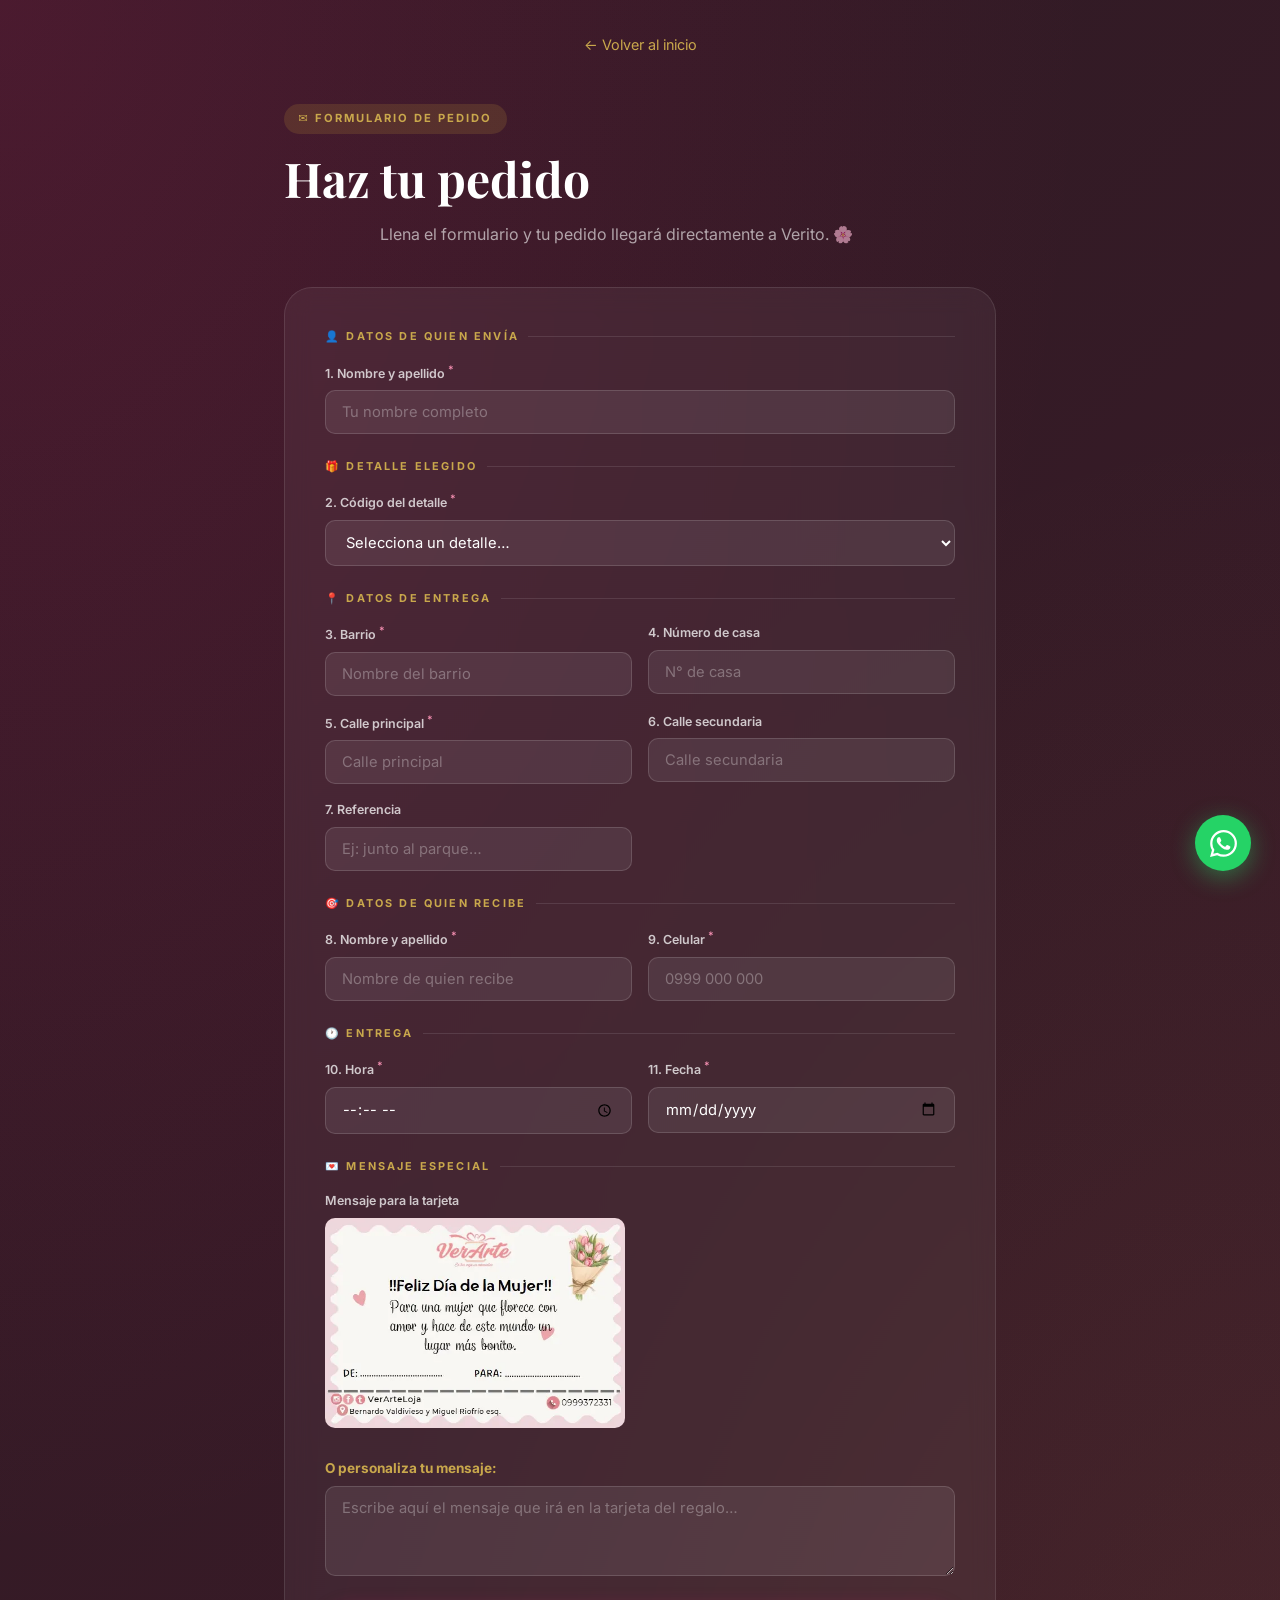
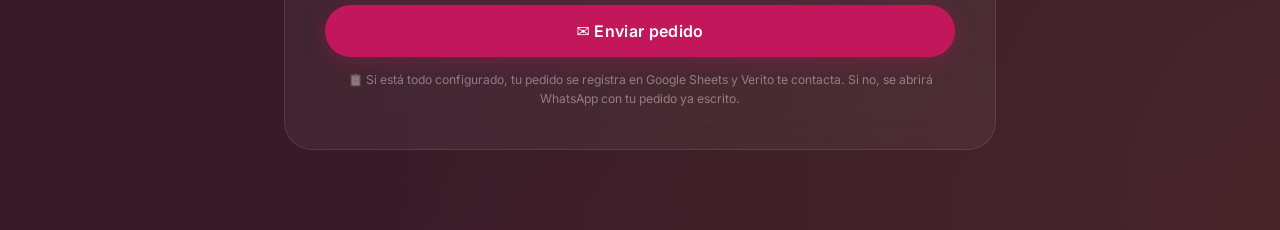
==== pedidos.html @ 4ead2669 "feat: add standalone pedidos page with form only" ====
<!DOCTYPE html>
<html lang="es">

<head>
    <meta charset="UTF-8">
    <meta name="viewport" content="width=device-width, initial-scale=1.0">
    <meta name="description" content="Realiza tu pedido de detalles personalizados en Loja, Ecuador.">
    <meta name="keywords" content="pedido, detalles personalizados Loja, regalos únicos Loja, VerArteLoja">

    <!-- Open Graph / Facebook / WhatsApp -->
    <meta property="og:type" content="website">
    <meta property="og:url" content="https://verarteloja.vercel.app/pedidos.html">
    <meta property="og:title" content="Realizar Pedido — VerArteLoja">
    <meta property="og:description" content="Formulario para realizar tu pedido de detalles personalizados.">
    <meta property="og:image" content="https://verarteloja.vercel.app/public/images/hero2.png">

    <!-- Favicon -->
    <link rel="icon" type="image/png" href="public/images/hero2.png">
    <link rel="apple-touch-icon" href="public/images/hero2.png">

    <title>Realizar Pedido — VerArteLoja</title>
    <link rel="preconnect" href="https://fonts.googleapis.com">
    <link rel="preconnect" href="https://fonts.gstatic.com" crossorigin>
    <link
        href="https://fonts.googleapis.com/css2?family=Playfair+Display:ital,wght@0,400;0,600;0,700;1,400&family=Inter:wght@300;400;500;600&display=swap"
        rel="stylesheet">
    <link rel="stylesheet" href="style.css">
</head>

<body style="background:var(--dark);">

    <!-- ═══ WHATSAPP FLOAT ══════════════════════════════════════ -->
    <a id="whatsapp-float" href="https://wa.me/593999372331" target="_blank" rel="noopener" aria-label="WhatsApp">
        <span class="wa-tooltip">¡Escríbenos!</span>
        <svg width="27" height="27" viewBox="0 0 24 24" fill="currentColor">
            <path
                d="M17.472 14.382c-.297-.149-1.758-.867-2.03-.967-.273-.099-.471-.148-.67.15-.197.297-.767.966-.94 1.164-.173.199-.347.223-.644.075-.297-.15-1.255-.463-2.39-1.475-.883-.788-1.48-1.761-1.653-2.059-.173-.297-.018-.458.13-.606.134-.133.298-.347.446-.52.149-.174.198-.298.298-.497.099-.198.05-.371-.025-.52-.075-.149-.669-1.612-.916-2.207-.242-.579-.487-.5-.669-.51-.173-.008-.371-.01-.57-.01-.198 0-.52.074-.792.372-.272.297-1.04 1.016-1.04 2.479 0 1.462 1.065 2.875 1.213 3.074.149.198 2.096 3.2 5.077 4.487.709.306 1.262.489 1.694.625.712.227 1.36.195 1.871.118.571-.085 1.758-.719 2.006-1.413.248-.694.248-1.289.173-1.413-.074-.124-.272-.198-.57-.347m-5.421 7.403h-.004a9.87 9.87 0 01-5.031-1.378l-.361-.214-3.741.982.998-3.648-.235-.374a9.86 9.86 0 01-1.51-5.26c.001-5.45 4.436-9.884 9.888-9.884 2.64 0 5.122 1.03 6.988 2.898a9.825 9.825 0 012.893 6.994c-.003 5.45-4.437 9.884-9.885 9.884m8.413-18.297A11.815 11.815 0 0012.05 0C5.495 0 .16 5.335.157 11.892c0 2.096.547 4.142 1.588 5.945L.057 24l6.305-1.654a11.882 11.882 0 005.683 1.448h.005c6.554 0 11.89-5.335 11.893-11.893a11.821 11.821 0 00-3.48-8.413z" />
        </svg>
    </a>

    <!-- ═══ ORDER FORM ═══════════════════════════════════════════ -->
    <section id="pedido" class="order-section" style="min-height: 100vh;">
        <div class="order-inner" style="padding-top: 2rem;">
            <div class="t-center" style="margin-bottom:2rem;text-align:center;">
                <a href="index.html"
                    style="color:var(--gold);text-decoration:none;font-size:0.9rem;display:inline-block;margin-bottom:1rem;">←
                    Volver al inicio</a>
            </div>
            <div class="section-tag" style="background:rgba(212,175,55,.15);color:var(--gold);">✉️ Formulario de Pedido
            </div>
            <h2 class="section-title">Haz tu pedido</h2>
            <p class="section-sub">Llena el formulario y tu pedido llegará directamente a Verito. 🌸</p>

            <div id="form-feedback" class="form-feedback"></div>

            <form id="order-form" class="form-card" novalidate>
                <div class="form-section-label">👤 Datos de quien envía</div>
                <div class="form-grid cols-1">
                    <div class="form-group">
                        <label class="form-label" for="f-remitente">1. Nombre y apellido <sup>*</sup></label>
                        <input id="f-remitente" class="form-control" type="text" placeholder="Tu nombre completo"
                            required>
                    </div>
                </div>

                <div class="form-section-label">🎁 Detalle elegido</div>
                <div class="form-grid cols-1">
                    <div class="form-group">
                        <label class="form-label" for="f-codigo">2. Código del detalle <sup>*</sup></label>
                        <select id="f-codigo" class="form-control" required></select>
                    </div>
                </div>

                <div class="form-section-label">📍 Datos de entrega</div>
                <div class="form-grid">
                    <div class="form-group">
                        <label class="form-label" for="f-barrio">3. Barrio <sup>*</sup></label>
                        <input id="f-barrio" class="form-control" type="text" placeholder="Nombre del barrio" required>
                    </div>
                    <div class="form-group">
                        <label class="form-label" for="f-numcasa">4. Número de casa</label>
                        <input id="f-numcasa" class="form-control" type="text" placeholder="N° de casa">
                    </div>
                    <div class="form-group">
                        <label class="form-label" for="f-calle1">5. Calle principal <sup>*</sup></label>
                        <input id="f-calle1" class="form-control" type="text" placeholder="Calle principal" required>
                    </div>
                    <div class="form-group">
                        <label class="form-label" for="f-calle2">6. Calle secundaria</label>
                        <input id="f-calle2" class="form-control" type="text" placeholder="Calle secundaria">
                    </div>
                </div>
                <div class="form-grid" style="margin-top:1rem;">
                    <div class="form-group">
                        <label class="form-label" for="f-referencia">7. Referencia</label>
                        <input id="f-referencia" class="form-control" type="text" placeholder="Ej: junto al parque…">
                    </div>
                </div>

                <div class="form-section-label">🎯 Datos de quien recibe</div>
                <div class="form-grid">
                    <div class="form-group">
                        <label class="form-label" for="f-destinatario">8. Nombre y apellido <sup>*</sup></label>
                        <input id="f-destinatario" class="form-control" type="text" placeholder="Nombre de quien recibe"
                            required>
                    </div>
                    <div class="form-group">
                        <label class="form-label" for="f-celular">9. Celular <sup>*</sup></label>
                        <input id="f-celular" class="form-control" type="tel" placeholder="0999 000 000" required>
                    </div>
                </div>

                <div class="form-section-label">🕐 Entrega</div>
                <div class="form-grid">
                    <div class="form-group">
                        <label class="form-label" for="f-hora">10. Hora <sup>*</sup></label>
                        <input id="f-hora" class="form-control" type="time" min="07:00" required>
                    </div>
                    <div class="form-group">
                        <label class="form-label" for="f-fecha">11. Fecha <sup>*</sup></label>
                        <input id="f-fecha" class="form-control" type="date" required>
                    </div>
                </div>

                <div class="form-section-label">💌 Mensaje especial</div>
                <div class="form-grid cols-1">
                    <div class="form-group">
                        <label class="form-label" for="f-mensaje">Mensaje para la tarjeta</label>
                        <img src="public/images/logo/tarjeta De y Para.webp" alt="Vista previa tarjeta"
                            style="width:100%;max-width:300px;border-radius:var(--r-sm);margin-bottom:1rem;display:block;">
                        <p class="form-label"
                            style="margin-top:.5rem;color:var(--gold);font-size:.85rem;font-weight:700;">O
                            personaliza tu mensaje:</p>
                        <textarea id="f-mensaje" class="form-control"
                            placeholder="Escribe aquí el mensaje que irá en la tarjeta del regalo…"></textarea>
                    </div>
                </div>

                <div class="form-submit-wrap" style="margin-top:1.8rem;">
                    <button id="submit-btn" type="submit" class="btn btn-primary btn-full btn-lg">✉️ Enviar
                        pedido</button>
                    <p class="form-note">📋 Si está todo configurado, tu pedido se registra en Google Sheets y Verito te
                        contacta.
                        Si no, se abrirá WhatsApp con tu pedido ya escrito.</p>
                </div>
            </form>
        </div>
    </section>

    <style>
        .order-section {
            background: linear-gradient(135deg, var(--dark) 0%, #3D1A28 100%);
            position: relative;
            overflow: hidden;
        }

        .order-section::before {
            content: '';
            position: absolute;
            inset: 0;
            pointer-events: none;
            background: radial-gradient(ellipse at 0% 0%, rgba(194, 24, 91, .2) 0%, transparent 60%), radial-gradient(ellipse at 100% 100%, rgba(201, 168, 76, .08) 0%, transparent 55%);
        }

        .order-inner {
            position: relative;
            z-index: 1;
            max-width: 760px;
            margin: 0 auto;
            padding: 5rem 1.5rem;
        }

        .order-inner .section-title {
            color: var(--white);
        }

        .order-inner .section-sub {
            color: rgba(255, 255, 255, .6);
        }

        .form-card {
            background: rgba(255, 255, 255, .05);
            border: 1px solid rgba(255, 255, 255, .1);
            backdrop-filter: blur(12px);
            border-radius: var(--r-lg);
            padding: 2.5rem;
        }

        .form-section-label {
            font-size: .68rem;
            font-weight: 700;
            letter-spacing: .2em;
            text-transform: uppercase;
            color: var(--gold);
            margin: 1.5rem 0 1rem;
            display: flex;
            align-items: center;
            gap: .6rem;
        }

        .form-section-label:first-child {
            margin-top: 0;
        }

        .form-section-label::after {
            content: '';
            flex: 1;
            height: 1px;
            background: rgba(255, 255, 255, .1);
        }

        .form-grid {
            display: grid;
            grid-template-columns: 1fr 1fr;
            gap: 1rem;
        }

        .form-grid.cols-1 {
            grid-template-columns: 1fr;
        }

        .form-group {
            display: flex;
            flex-direction: column;
            gap: .4rem;
        }

        .form-label {
            font-size: .78rem;
            font-weight: 600;
            color: rgba(255, 255, 255, .75);
        }

        .form-label sup {
            color: var(--rose-light);
        }

        .form-control {
            width: 100%;
            padding: .75rem 1rem;
            background: rgba(255, 255, 255, .08);
            border: 1px solid rgba(255, 255, 255, .14);
            border-radius: var(--r-sm);
            color: var(--white);
            font-size: .92rem;
            outline: none;
            transition: all .2s;
        }

        .form-control::placeholder {
            color: rgba(255, 255, 255, .3);
        }

        .form-control:focus {
            border-color: var(--rose-light);
            background: rgba(255, 255, 255, .12);
            box-shadow: 0 0 0 3px rgba(244, 143, 177, .15);
        }

        select.form-control option {
            background: var(--dark-mid);
            color: var(--white);
        }

        textarea.form-control {
            resize: vertical;
            min-height: 90px;
        }

        .form-submit-wrap {
            margin-top: 1.8rem;
        }

        .form-note {
            font-size: .76rem;
            color: rgba(255, 255, 255, .4);
            margin-top: .8rem;
            text-align: center;
        }

        .form-feedback {
            display: none;
            padding: 1rem 1.2rem;
            border-radius: var(--r-sm);
            font-size: .9rem;
            font-weight: 500;
            margin-bottom: 1.2rem;
        }

        .form-feedback.success {
            background: rgba(46, 125, 50, .2);
            border: 1px solid rgba(46, 125, 50, .4);
            color: #81C784;
            display: block;
        }

        .form-feedback.error-msg {
            background: rgba(198, 40, 40, .2);
            border: 1px solid rgba(198, 40, 40, .4);
            color: #EF9A9A;
            display: block;
        }

        @media(max-width:640px) {
            .form-grid {
                grid-template-columns: 1fr;
            }
        }
    </style>

    <script src="script.js"></script>
</body>

</html>
---- style.css ----
/* =========================================================
   VerArteLoja — stylesheet v2
   ========================================================= */

@import url('https://fonts.googleapis.com/css2?family=Playfair+Display:ital,wght@0,400;0,600;0,700;1,400&family=Inter:wght@300;400;500;600&display=swap');

/* ─── Design Tokens ─────────────────────────────────────── */
:root {
  --rose: #C2185B;
  --rose-dark: #880E4F;
  --rose-light: #F48FB1;
  --rose-pale: #FCE4EC;
  --gold: #C9A84C;
  --gold-light: #F5E6B0;
  --cream: #FFF8F5;
  --cream-dk: #FFF0EA;
  --dark: #2D1B24;
  --dark-mid: #3D2030;
  --text: #3D2B32;
  --text-muted: #8A6572;
  --white: #FFFFFF;

  --ff-head: 'Playfair Display', Georgia, serif;
  --ff-body: 'Inter', system-ui, sans-serif;

  --r-sm: 10px;
  --r-md: 18px;
  --r-lg: 28px;
  --r-xl: 40px;
  --r-full: 999px;

  --sh-sm: 0 2px 12px rgba(194, 24, 91, .08);
  --sh-md: 0 6px 30px rgba(194, 24, 91, .14);
  --sh-lg: 0 16px 60px rgba(44, 27, 36, .18);
  --sh-card: 0 4px 24px rgba(44, 27, 36, .10);

  --ease-b: cubic-bezier(.34, 1.56, .64, 1);
  --ease-s: cubic-bezier(.4, 0, .2, 1);
}

/* ─── Reset ─────────────────────────────────────────────── */
*,
*::before,
*::after {
  box-sizing: border-box;
  margin: 0;
  padding: 0;
}

html {
  scroll-behavior: smooth;
}

body {
  font-family: var(--ff-body);
  background: var(--cream);
  color: var(--text);
  line-height: 1.6;
  overflow-x: hidden;
}

img {
  max-width: 100%;
  display: block;
}

a {
  text-decoration: none;
  color: inherit;
}

button {
  cursor: pointer;
  border: none;
  font-family: inherit;
}

input,
select,
textarea {
  font-family: inherit;
}

h1,
h2,
h3,
h4 {
  font-family: var(--ff-head);
  line-height: 1.2;
}

/* ─── Utilities ─────────────────────────────────────────── */
.section-wrap {
  padding: 5rem 1.5rem;
  max-width: 1200px;
  margin: 0 auto;
}

.t-center {
  text-align: center;
}

.section-tag {
  display: inline-block;
  font-size: .7rem;
  font-weight: 700;
  letter-spacing: .18em;
  text-transform: uppercase;
  color: var(--rose);
  background: var(--rose-pale);
  padding: .35rem .9rem;
  border-radius: var(--r-full);
  margin-bottom: 1rem;
}

.section-title {
  font-size: clamp(2rem, 4vw, 3rem);
  color: var(--dark);
  margin-bottom: .3em;
}

.section-sub {
  font-size: 1rem;
  color: var(--text-muted);
  max-width: 520px;
  margin: 0 auto 2.5rem;
}

/* ─── Buttons ───────────────────────────────────────────── */
.btn {
  display: inline-flex;
  align-items: center;
  gap: .5rem;
  padding: .85rem 1.8rem;
  border-radius: var(--r-full);
  font-weight: 600;
  font-size: .9rem;
  letter-spacing: .02em;
  transition: all .25s var(--ease-b);
  white-space: nowrap;
  border: none;
  cursor: pointer;
}

.btn-primary {
  background: var(--rose);
  color: var(--white);
  box-shadow: 0 4px 20px rgba(194, 24, 91, .35);
}

.btn-primary:hover {
  background: var(--rose-dark);
  transform: translateY(-3px);
  box-shadow: 0 8px 30px rgba(194, 24, 91, .45);
}

.btn-outline-dark {
  background: transparent;
  color: var(--dark);
  border: 1.5px solid rgba(45, 27, 36, .25);
}

.btn-outline-dark:hover {
  border-color: var(--rose);
  color: var(--rose);
  transform: translateY(-2px);
}

.btn-outline {
  background: transparent;
  color: var(--white);
  border: 1.5px solid rgba(255, 255, 255, .4);
}

.btn-outline:hover {
  background: rgba(255, 255, 255, .1);
  border-color: var(--white);
  transform: translateY(-3px);
}

.btn-gold {
  background: linear-gradient(135deg, var(--gold), #a8832a);
  color: var(--dark);
  box-shadow: 0 4px 20px rgba(201, 168, 76, .4);
}

.btn-gold:hover {
  transform: translateY(-3px);
  box-shadow: 0 8px 30px rgba(201, 168, 76, .5);
}

.btn-ghost {
  background: transparent;
  color: var(--rose);
  border: 1.5px solid var(--rose);
}

.btn-ghost:hover {
  background: var(--rose);
  color: var(--white);
  transform: translateY(-2px);
}

.btn-ghost-white {
  background: transparent;
  color: rgba(255, 255, 255, .85);
  border: 1.5px solid rgba(255, 255, 255, .35);
}

.btn-ghost-white:hover {
  background: rgba(255, 255, 255, .12);
  border-color: rgba(255, 255, 255, .7);
  transform: translateY(-2px);
}

.btn-sm {
  padding: .55rem 1.1rem;
  font-size: .82rem;
}

.btn-lg {
  padding: 1rem 2.2rem;
  font-size: 1rem;
}

.btn-full {
  width: 100%;
  justify-content: center;
}

/* ─── Navbar ────────────────────────────────────────────── */
#navbar {
  position: fixed;
  top: 0;
  left: 0;
  right: 0;
  z-index: 1000;
  padding: 1rem 2.5rem;
  display: flex;
  align-items: center;
  justify-content: space-between;
  background: rgba(255, 255, 255, .96);
  backdrop-filter: blur(14px);
  box-shadow: 0 1px 24px rgba(194, 24, 91, .08);
  transition: all .3s var(--ease-s);
}

.nav-logo {
  display: flex;
  flex-direction: column;
}

.nav-logo-main {
  font-family: var(--ff-head);
  font-size: 1.4rem;
  font-weight: 700;
  color: var(--dark);
  letter-spacing: .02em;
}

.nav-logo-main em {
  font-style: italic;
  color: var(--rose);
}

.nav-logo-sub {
  font-size: .62rem;
  color: var(--text-muted);
  letter-spacing: .2em;
  text-transform: uppercase;
}

.nav-links {
  display: flex;
  align-items: center;
  gap: 2rem;
  list-style: none;
}

.nav-links a {
  font-size: .82rem;
  font-weight: 500;
  color: var(--text);
  letter-spacing: .04em;
  text-transform: uppercase;
  transition: color .2s;
}

.nav-links a:hover {
  color: var(--rose);
}

.nav-cta {
  background: var(--rose) !important;
  color: var(--white) !important;
  padding: .5rem 1.2rem;
  border-radius: var(--r-full);
  transition: background .2s, transform .2s !important;
}

.nav-cta:hover {
  background: var(--rose-dark) !important;
  transform: translateY(-1px) !important;
}

.nav-hamburger {
  display: none;
  flex-direction: column;
  gap: 5px;
  cursor: pointer;
  padding: 4px;
  border: none;
  background: transparent;
}

.nav-hamburger span {
  display: block;
  width: 24px;
  height: 2px;
  background: var(--dark);
  border-radius: 2px;
  transition: all .3s;
}

/* ─── Hero (white, two-column) ──────────────────────────── */
.hero {
  min-height: calc(100vh - 72px);
  display: grid;
  grid-template-columns: 1.15fr 1fr;
  align-items: center;
  background: var(--white);
  position: relative;
  overflow: hidden;
  margin-top: 72px;
  /* navbar height */
}

/* Decorative blobs */
.hero::before {
  content: '';
  position: absolute;
  top: -15%;
  right: -5%;
  width: 55%;
  height: 130%;
  background: radial-gradient(ellipse at 60% 40%, rgba(252, 228, 236, .8) 0%, rgba(255, 248, 245, .4) 50%, transparent 80%);
  pointer-events: none;
  z-index: 0;
}

.hero-text {
  position: relative;
  z-index: 2;
  padding: 4rem 2rem 4rem 4rem;
  max-width: 620px;
  margin: 0 0 0 auto;
}

.hero-eyebrow {
  font-size: .72rem;
  font-weight: 700;
  letter-spacing: .2em;
  text-transform: uppercase;
  color: var(--rose);
  margin-bottom: 1.2rem;
  display: flex;
  align-items: center;
  gap: .6rem;
}

.hero-eyebrow::before {
  content: '';
  display: inline-block;
  width: 28px;
  height: 2px;
  background: var(--rose);
  border-radius: 2px;
}

.hero-title {
  font-size: clamp(3rem, 5vw, 5rem);
  color: var(--dark);
  line-height: 1.05;
  margin-bottom: .8rem;
}

.hero-title em {
  font-style: italic;
  color: var(--rose);
}

.hero-title span {
  display: block;
  font-size: clamp(1.4rem, 2.5vw, 2.2rem);
  color: var(--text-muted);
  font-weight: 400;
  margin-top: .3rem;
}

.hero-tagline {
  font-size: 1.05rem;
  color: var(--text-muted);
  margin-bottom: 2.5rem;
  line-height: 1.7;
  max-width: 400px;
}

.hero-actions {
  display: flex;
  gap: .8rem;
  flex-wrap: wrap;
  margin-bottom: 2.5rem;
}

.hero-social {
  display: flex;
  gap: .8rem;
  align-items: center;
}

.hero-social a {
  color: var(--text-muted);
  font-size: .8rem;
  transition: color .2s;
}

.hero-social a:hover {
  color: var(--rose);
}

.hero-social-sep {
  color: var(--text-muted);
  opacity: .3;
}

.hero-image {
  position: relative;
  z-index: 2;
  display: flex;
  align-items: center;
  justify-content: center;
  height: 100%;
  min-height: 80vh;
  padding: 2rem 4rem 2rem 1rem;
}

.hero-image-blob {
  position: absolute;
  inset: 0;
  background: radial-gradient(ellipse at 50% 55%, var(--rose-pale) 0%, rgba(255, 248, 245, .5) 55%, transparent 80%);
  z-index: 0;
}

.hero-img {
  position: relative;
  z-index: 1;
  max-height: 80vh;
  max-width: 100%;
  object-fit: contain;
  filter: drop-shadow(0 20px 50px rgba(194, 24, 91, .20));
  animation: hero-float 4s ease-in-out infinite;
}

.hero-img-placeholder {
  position: relative;
  z-index: 1;
  width: 420px;
  height: 560px;
  border-radius: var(--r-xl);
  background: linear-gradient(145deg, var(--rose-pale), var(--cream));
  display: flex;
  flex-direction: column;
  align-items: center;
  justify-content: center;
  gap: 1rem;
  color: var(--text-muted);
  font-size: .9rem;
  box-shadow: var(--sh-lg);
}

.hero-img-placeholder span {
  font-size: 4rem;
}

@keyframes hero-float {

  0%,
  100% {
    transform: translateY(0);
  }

  50% {
    transform: translateY(-12px);
  }
}

/* ─── Catalog ───────────────────────────────────────────── */
.catalog {
  background: var(--white);
}

.catalog-inner {
  padding: 5rem 2rem;
  max-width: 1280px;
  margin: 0 auto;
}

.catalog-header {
  text-align: center;
  margin-bottom: 2rem;
}

/* Search bar */
.search-wrap {
  position: relative;
  max-width: 480px;
  margin: 0 auto 2.5rem;
}

.search-input {
  width: 100%;
  padding: .8rem 1rem .8rem 3rem;
  border: 1.5px solid rgba(194, 24, 91, .15);
  border-radius: var(--r-full);
  font-size: .92rem;
  color: var(--text);
  background: var(--cream);
  outline: none;
  transition: all .2s;
}

.search-input:focus {
  border-color: var(--rose);
  background: var(--white);
  box-shadow: 0 0 0 4px rgba(194, 24, 91, .08);
}

.search-input::placeholder {
  color: var(--text-muted);
}

.search-icon {
  position: absolute;
  left: 1rem;
  top: 50%;
  transform: translateY(-50%);
  color: var(--text-muted);
  font-size: 1rem;
  pointer-events: none;
}

/* Catalog filters */
.catalog-filters {
  display: flex;
  flex-wrap: wrap;
  justify-content: center;
  align-items: center;
  gap: 1rem;
  margin: 0 auto 3rem auto;
  max-width: 900px;
  padding: 0 1rem;
}

.filter-btn {
  padding: .7rem 1.5rem;
  border-radius: 40px;
  background: var(--white);
  border: 1px solid rgba(194, 24, 91, .2);
  color: var(--text);
  font-size: .95rem;
  font-weight: 500;
  cursor: pointer;
  transition: all .3s ease;
  box-shadow: 0 3px 10px rgba(0, 0, 0, .04);
}

.filter-btn:hover {
  border-color: var(--rose-light);
  transform: translateY(-3px);
  box-shadow: 0 6px 15px rgba(194, 24, 91, .1);
}

.filter-btn.active {
  background: var(--rose);
  color: var(--white);
  border-color: var(--rose);
  box-shadow: 0 6px 18px rgba(194, 24, 91, .35);
}

/* Full-image card (both category and product) */
.cat-card,
.product-card {
  position: relative;
  border-radius: var(--r-lg);
  overflow: hidden;
  cursor: pointer;
  box-shadow: var(--sh-card);
  transition: transform .3s var(--ease-b), box-shadow .3s;
  background: var(--dark);
}

.cat-card {
  aspect-ratio: 3/4;
}

.product-card {
  aspect-ratio: 3/4;
}

.cat-card:hover,
.product-card:hover {
  transform: translateY(-6px) scale(1.01);
  box-shadow: var(--sh-lg);
}

.cat-card.hidden,
.product-card.hidden {
  display: none;
}

.card-img {
  width: 100%;
  height: 100%;
  object-fit: cover;
  transition: transform .45s var(--ease-s);
}

.cat-card:hover .card-img,
.product-card:hover .card-img {
  transform: scale(1.06);
}

.card-img-placeholder {
  width: 100%;
  height: 100%;
  display: flex;
  align-items: center;
  justify-content: center;
  font-size: 4rem;
}

/* category gradients for placeholders */
.cat-rosas_eternas .card-img-placeholder {
  background: linear-gradient(145deg, #FFF5F7, #F8BBD0);
}

.cat-desayunos .card-img-placeholder {
  background: linear-gradient(145deg, #FFF3E0, #FFE082);
}

.cat-unitarios .card-img-placeholder {
  background: linear-gradient(145deg, #FCE4EC, #F8BBD0);
}

.cat-small .card-img-placeholder {
  background: linear-gradient(145deg, #F8BBD0, #F48FB1);
}

.cat-bouquets .card-img-placeholder {
  background: linear-gradient(145deg, #FCE4EC, #CE93D8);
}

.cat-arreglos .card-img-placeholder {
  background: linear-gradient(145deg, #F3E5F5, #CE93D8);
}

.cat-vino .card-img-placeholder {
  background: linear-gradient(145deg, #EDE7F6, #B39DDB);
}

.cat-cristal .card-img-placeholder {
  background: linear-gradient(145deg, #E0F7FA, #80DEEA);
}

.cat-fruta .card-img-placeholder {
  background: linear-gradient(145deg, #E8F5E9, #A5D6A7);
}

.cat-maquillaje .card-img-placeholder {
  background: linear-gradient(145deg, #FFF8E1, #FFCC80);
}

/* Card overlay (bottom gradient) */
.card-overlay {
  position: absolute;
  inset: 0;
  background: linear-gradient(to top, rgba(30, 10, 20, .85) 0%, rgba(30, 10, 20, .3) 45%, transparent 70%);
  display: flex;
  flex-direction: column;
  justify-content: flex-end;
  padding: 1.2rem 1.4rem;
  transition: background .3s;
}

.cat-card:hover .card-overlay {
  background: linear-gradient(to top, rgba(30, 10, 20, .9) 0%, rgba(30, 10, 20, .4) 50%, transparent 70%);
}

.card-emoji {
  font-size: 1.6rem;
  margin-bottom: .4rem;
}

.card-name {
  font-family: var(--ff-head);
  font-size: 1.1rem;
  color: var(--white);
  margin-bottom: .2rem;
  line-height: 1.2;
}

.card-meta {
  font-size: .75rem;
  color: rgba(255, 255, 255, .65);
  margin-bottom: .6rem;
}

.card-price {
  font-size: 1.25rem;
  font-weight: 700;
  color: var(--rose-light);
  margin-bottom: .4rem;
}

.card-price-small {
  font-size: .72rem;
  color: rgba(255, 255, 255, .55);
}

.card-action {
  font-size: .72rem;
  font-weight: 700;
  letter-spacing: .12em;
  text-transform: uppercase;
  color: var(--rose-light);
  display: inline-flex;
  align-items: center;
  gap: .35rem;
  transition: gap .2s;
}

.cat-card:hover .card-action,
.product-card:hover .card-action {
  gap: .6rem;
}

/* Product grid (search results) */
.products-grid {
  display: grid;
  grid-template-columns: repeat(3, 1fr);
  gap: 1.5rem;
}

/* Search state indicator */
.search-state {
  display: none;
  text-align: center;
  margin-bottom: 1.5rem;
}

.search-state.visible {
  display: block;
}

.search-reset {
  background: none;
  border: none;
  color: var(--rose);
  font-size: .85rem;
  text-decoration: underline;
  cursor: pointer;
  margin-left: .5rem;
}

/* ─── SPLIT MODAL ───────────────────────────────────────── */
.modal-overlay {
  position: fixed;
  inset: 0;
  z-index: 2000;
  background: rgba(30, 10, 20, .7);
  backdrop-filter: blur(10px);
  display: flex;
  align-items: center;
  justify-content: center;
  padding: 1rem;
  opacity: 0;
  visibility: hidden;
  transition: all .25s;
}

.modal-overlay.open {
  opacity: 1;
  visibility: visible;
}

.modal-box {
  display: grid;
  grid-template-columns: 1fr 1fr;
  max-width: 860px;
  width: 100%;
  max-height: 88vh;
  border-radius: var(--r-lg);
  overflow: hidden;
  transform: scale(.93) translateY(16px);
  transition: transform .3s var(--ease-b);
  box-shadow: 0 30px 80px rgba(30, 10, 20, .5);
}

.modal-overlay.open .modal-box {
  transform: scale(1) translateY(0);
}

.modal-left {
  position: relative;
  overflow: hidden;
  min-height: 380px;
}

.modal-left img {
  width: 100%;
  height: 100%;
  object-fit: cover;
}

.modal-left-placeholder {
  width: 100%;
  height: 100%;
  min-height: 380px;
  display: flex;
  align-items: center;
  justify-content: center;
  font-size: 6rem;
}

.modal-right {
  background: var(--dark);
  color: var(--white);
  padding: 2.5rem 2rem;
  display: flex;
  flex-direction: column;
  overflow-y: auto;
  position: relative;
}

.modal-close-btn {
  position: absolute;
  top: 1rem;
  right: 1rem;
  width: 32px;
  height: 32px;
  border-radius: 50%;
  background: rgba(255, 255, 255, .12);
  color: var(--white);
  border: none;
  display: flex;
  align-items: center;
  justify-content: center;
  font-size: .95rem;
  cursor: pointer;
  transition: background .2s;
}

.modal-close-btn:hover {
  background: var(--rose);
}

.modal-cat-tag {
  font-size: .65rem;
  font-weight: 700;
  letter-spacing: .2em;
  text-transform: uppercase;
  color: var(--rose-light);
  margin-bottom: .8rem;
}

.modal-title {
  font-family: var(--ff-head);
  font-size: 1.8rem;
  color: var(--white);
  margin-bottom: .3rem;
  line-height: 1.15;
}

.modal-tagline {
  font-style: italic;
  color: var(--rose-light);
  font-size: .95rem;
  margin-bottom: 1.2rem;
}

.modal-desc {
  font-size: .88rem;
  color: rgba(255, 255, 255, .72);
  line-height: 1.75;
  margin-bottom: 1.4rem;
  flex: 1;
}

.modal-specs {
  border-top: 1px solid rgba(255, 255, 255, .1);
  padding-top: 1.2rem;
  margin-bottom: 1.5rem;
}

.modal-specs-title {
  font-size: .63rem;
  font-weight: 700;
  letter-spacing: .18em;
  text-transform: uppercase;
  color: rgba(255, 255, 255, .4);
  margin-bottom: .8rem;
}

.modal-spec-row {
  display: flex;
  align-items: center;
  justify-content: space-between;
  padding: .45rem 0;
  border-bottom: 1px solid rgba(255, 255, 255, .06);
  font-size: .85rem;
}

.modal-spec-row:last-child {
  border-bottom: none;
}

.modal-spec-label {
  color: rgba(255, 255, 255, .5);
  display: flex;
  align-items: center;
  gap: .5rem;
}

.modal-spec-value {
  color: var(--white);
  font-weight: 600;
}

.modal-cta {
  margin-top: auto;
}

.modal-cta .btn {
  width: 100%;
  justify-content: center;
  font-size: .92rem;
}

.modal-cta .btn+.btn {
  margin-top: .6rem;
}

.modal-location {
  font-size: .7rem;
  color: rgba(255, 255, 255, .3);
  text-align: center;
  margin-top: .8rem;
  letter-spacing: .08em;
  text-transform: uppercase;
}

/* ─── Notice ────────────────────────────────────────────── */
.notice-section {
  background: var(--cream-dk);
}

.notice-grid {
  display: grid;
  grid-template-columns: 1fr 1fr;
  gap: 1.5rem;
}

.notice-card {
  background: var(--white);
  border-radius: var(--r-md);
  padding: 1.6rem;
  border-left: 3px solid var(--rose);
}

.notice-card h3 {
  font-size: .95rem;
  color: var(--dark);
  margin-bottom: .6rem;
}

.notice-card p,
.notice-card li {
  font-size: .88rem;
  color: var(--text);
  line-height: 1.7;
}

.notice-card ul {
  padding-left: 1.1rem;
}

/* ─── Reviews ───────────────────────────────────────────── */
.reviews-section {
  background: var(--cream);
}

.reviews-inner {
  max-width: 1100px;
  margin: 0 auto;
  padding: 5rem 1.5rem;
  text-align: center;
}

.reviews-heading {
  font-size: clamp(2rem, 4vw, 3.2rem);
  color: var(--dark);
  margin-bottom: 2.5rem;
}

.reviews-heading em {
  font-style: italic;
  color: var(--rose);
}

.rating-card {
  display: inline-flex;
  flex-direction: column;
  align-items: center;
  gap: .5rem;
  background: var(--white);
  border-radius: var(--r-lg);
  padding: 2rem 3rem;
  box-shadow: var(--sh-md);
  margin-bottom: 3rem;
}

.rating-stars {
  font-size: 2rem;
  letter-spacing: .15rem;
}

.rating-label {
  font-size: 1.3rem;
  font-weight: 700;
  color: var(--dark);
}

.rating-label strong {
  color: var(--rose);
}

.rating-sub {
  font-size: .85rem;
  color: var(--text-muted);
}

.reviews-grid {
  display: grid;
  grid-template-columns: repeat(3, 1fr);
  gap: 1.5rem;
  text-align: left;
}

.review-card {
  background: var(--white);
  border-radius: var(--r-md);
  padding: 1.8rem;
  box-shadow: var(--sh-sm);
  position: relative;
}

.review-card-header {
  display: flex;
  align-items: center;
  gap: .9rem;
  margin-bottom: 1.2rem;
}

.review-avatar {
  width: 44px;
  height: 44px;
  border-radius: 50%;
  background: linear-gradient(135deg, var(--rose), var(--rose-dark));
  color: var(--white);
  font-weight: 700;
  font-size: .85rem;
  display: flex;
  align-items: center;
  justify-content: center;
  flex-shrink: 0;
}

.review-name {
  font-weight: 600;
  font-size: .9rem;
  color: var(--dark);
}

.review-source {
  font-size: .72rem;
  color: var(--text-muted);
  text-transform: uppercase;
  letter-spacing: .08em;
  margin-top: .1rem;
}

.review-quote-icon {
  position: absolute;
  top: 1.4rem;
  right: 1.4rem;
  font-size: 2rem;
  color: var(--rose-pale);
  line-height: 1;
}

.review-text {
  font-size: .88rem;
  color: var(--text);
  line-height: 1.75;
  margin-bottom: 1rem;
  font-style: italic;
}

.review-stars {
  font-size: .9rem;
  letter-spacing: .1rem;
}

.reviews-cta {
  margin-top: 2.5rem;
}

/* ─── Payments ──────────────────────────────────────────── */
.payments-section {
  background: var(--white);
}

.payments-inner {
  max-width: 700px;
  margin: 0 auto;
  text-align: center;
}

.payments-cards-row {
  display: flex;
  gap: .6rem;
  justify-content: center;
  flex-wrap: wrap;
  margin-top: 1.5rem;
}

.pay-badge {
  padding: .35rem .85rem;
  border-radius: var(--r-full);
  border: 1px solid rgba(194, 24, 91, .15);
  font-size: .78rem;
  font-weight: 500;
  color: var(--text);
  background: var(--cream);
}

/* ─── About ─────────────────────────────────────────────── */
.about-section {
  background: linear-gradient(135deg, var(--dark) 0%, #3D1A28 100%);
}

.about-grid {
  display: grid;
  grid-template-columns: 1fr 1fr;
  gap: 4rem;
  align-items: center;
}

.about-text .section-title {
  color: var(--white);
}

.about-text p {
  font-size: .92rem;
  color: rgba(255, 255, 255, .72);
  line-height: 1.8;
  margin-bottom: 1.2rem;
}

.about-info {
  display: flex;
  flex-direction: column;
  gap: .7rem;
  margin: 1.5rem 0;
}

.about-info-item {
  display: flex;
  align-items: flex-start;
  gap: .8rem;
  font-size: .88rem;
  color: rgba(255, 255, 255, .7);
}

.about-info-item strong {
  color: var(--gold);
  min-width: 80px;
  flex-shrink: 0;
}

.about-social {
  display: flex;
  gap: .6rem;
  flex-wrap: wrap;
}

.social-btn {
  display: inline-flex;
  align-items: center;
  gap: .45rem;
  padding: .45rem .95rem;
  border-radius: var(--r-full);
  background: rgba(255, 255, 255, .08);
  border: 1px solid rgba(255, 255, 255, .14);
  color: rgba(255, 255, 255, .85);
  font-size: .8rem;
  font-weight: 500;
  transition: all .2s;
}

.social-btn:hover {
  background: var(--rose);
  border-color: var(--rose);
  transform: translateY(-2px);
}

.map-box {
  width: 100%;
  border-radius: var(--r-lg);
  overflow: hidden;
  box-shadow: var(--sh-lg);
  background: rgba(255, 255, 255, .06);
  border: 1px solid rgba(255, 255, 255, .1);
  display: flex;
  flex-direction: column;
  align-items: center;
  justify-content: center;
  min-height: 320px;
  gap: 1rem;
  color: rgba(255, 255, 255, .6);
  text-align: center;
  padding: 2rem;
}

.map-box span {
  font-size: 3rem;
}

.map-box p {
  font-size: .88rem;
  color: rgba(255, 255, 255, .5);
  max-width: 240px;
}

.contact-box {
  width: 100%;
  border-radius: var(--r-lg);
  overflow: hidden;
  background: rgba(255, 255, 255, .06);
  border: 1px solid rgba(255, 255, 255, .1);
  display: flex;
  flex-direction: column;
  align-items: center;
  justify-content: center;
  padding: 2.5rem 2rem;
  margin-top: 1.5rem;
  text-align: center;
  box-shadow: var(--sh-md);
  transition: all .2s;
}

.contact-box:hover {
  background: rgba(255, 255, 255, .08);
  border-color: rgba(255, 255, 255, .15);
}

/* ─── Footer ────────────────────────────────────────────── */
footer {
  background: var(--dark);
  padding: 2.5rem 1.5rem;
  text-align: center;
  border-top: 1px solid rgba(194, 24, 91, .15);
}

.footer-logo {
  font-family: var(--ff-head);
  font-size: 1.3rem;
  color: var(--white);
  margin-bottom: .25rem;
}

.footer-logo em {
  font-style: italic;
  color: var(--rose-light);
}

.footer-tagline {
  font-size: .75rem;
  color: var(--text-muted);
  letter-spacing: .12em;
  text-transform: uppercase;
  margin-bottom: 1.5rem;
}

.footer-links {
  display: flex;
  gap: 1.8rem;
  justify-content: center;
  flex-wrap: wrap;
  margin-bottom: 1.5rem;
}

.footer-links a {
  font-size: .8rem;
  color: rgba(255, 255, 255, .45);
  transition: color .2s;
}

.footer-links a:hover {
  color: var(--rose-light);
}

.footer-copy {
  font-size: .74rem;
  color: rgba(255, 255, 255, .25);
}

/* ─── WhatsApp Float ────────────────────────────────────── */
#whatsapp-float {
  position: fixed;
  bottom: 1.8rem;
  right: 1.8rem;
  z-index: 900;
  width: 56px;
  height: 56px;
  border-radius: 50%;
  background: #25D366;
  color: var(--white);
  display: flex;
  align-items: center;
  justify-content: center;
  font-size: 1.5rem;
  box-shadow: 0 6px 24px rgba(37, 211, 102, .45);
  transition: all .3s var(--ease-b);
}

#whatsapp-float:hover {
  transform: scale(1.1) translateY(-3px);
  box-shadow: 0 10px 35px rgba(37, 211, 102, .55);
}


.wa-tooltip {
  position: absolute;
  right: 68px;
  top: 50%;
  transform: translateY(-50%);
  background: var(--dark);
  color: var(--white);
  font-size: .75rem;
  font-weight: 500;
  white-space: nowrap;
  padding: .4rem .9rem;
  border-radius: var(--r-full);
  opacity: 0;
  pointer-events: none;
  transition: opacity .2s;
}

#whatsapp-float:hover .wa-tooltip {
  opacity: 1;
}

/* ─── Animations ────────────────────────────────────────── */
@keyframes fade-up {
  from {
    opacity: 0;
    transform: translateY(26px);
  }

  to {
    opacity: 1;
    transform: translateY(0);
  }
}

.reveal {
  opacity: 0;
  transform: translateY(28px);
  transition: opacity .6s var(--ease-s), transform .6s var(--ease-s);
}

.reveal.visible {
  opacity: 1;
  transform: translateY(0);
}

.reveal-d1 {
  transition-delay: .1s;
}

.reveal-d2 {
  transition-delay: .2s;
}

.reveal-d3 {
  transition-delay: .3s;
}

.hero-text>* {
  animation: fade-up .8s var(--ease-s) both;
}

.hero-text>*:nth-child(1) {
  animation-delay: .1s;
}

.hero-text>*:nth-child(2) {
  animation-delay: .2s;
}

.hero-text>*:nth-child(3) {
  animation-delay: .3s;
}

.hero-text>*:nth-child(4) {
  animation-delay: .4s;
}

.hero-text>*:nth-child(5) {
  animation-delay: .5s;
}

.hero-text>*:nth-child(6) {
  animation-delay: .6s;
}

/* ─── Responsive ────────────────────────────────────────── */
@media (max-width:960px) {
  .hero {
    grid-template-columns: 1fr;
    min-height: auto;
    padding-bottom: 3rem;
  }

  .hero-text {
    padding: 4rem 2rem 2rem;
    max-width: 100%;
  }

  .hero-image {
    min-height: 50vh;
    padding: 1rem 2rem;
  }

  .about-grid,
  .notice-grid {
    grid-template-columns: 1fr;
  }

  .reviews-grid {
    grid-template-columns: 1fr;
  }

  .modal-box {
    grid-template-columns: 1fr;
  }

  .modal-left {
    min-height: 280px;
    max-height: 350px;
    background: #fff;
  }

  .modal-left img {
    object-fit: contain;
  }

  .modal-right {
    padding: 1.5rem 1.2rem;
  }

  .category-grid,
  .products-grid {
    grid-template-columns: repeat(2, 1fr);
  }
}

@media (max-width:640px) {
  .nav-links {
    display: none;
  }

  .nav-links.mobile-open {
    display: flex;
    flex-direction: column;
    align-items: center;
    justify-content: center;
    gap: 1.8rem;
    position: fixed;
    top: 50%;
    left: 50%;
    transform: translate(-50%, -50%);
    z-index: 1000;
    background: var(--white);
    padding: 3rem 2rem;
    width: 85vw;
    max-width: 320px;
    border-radius: var(--r-lg);
    box-shadow: var(--sh-lg);
  }

  /* Overlay backdrop */
  .nav-links.mobile-open::before {
    content: '';
    position: fixed;
    top: -50vh;
    left: -50vw;
    width: 200vw;
    height: 200vh;
    background: rgba(30, 10, 20, .75);
    backdrop-filter: blur(4px);
    z-index: -1;
  }

  .nav-links.mobile-open a {
    font-size: 1.25rem;
    color: var(--dark);
    font-weight: 500;
  }

  .mobile-menu-close {
    position: absolute;
    top: 1rem;
    right: 1.2rem;
    background: transparent;
    border: none;
    font-size: 1.4rem;
    color: var(--text-muted);
    cursor: pointer;
    padding: .5rem;
    line-height: 1;
  }

  .nav-hamburger {
    display: flex;
  }

  .category-grid {
    grid-template-columns: repeat(2, 1fr);
    gap: .8rem;
  }

  .catalog-filters {
    display: grid;
    grid-template-columns: repeat(2, 1fr);
    gap: .6rem;
    margin-bottom: 2rem;
  }

  .filter-btn {
    padding: .6rem .8rem;
    font-size: .82rem;
    width: 100%;
    display: flex;
    align-items: center;
    justify-content: center;
    white-space: normal;
    text-align: center;
    height: 100%;
  }

  .products-grid {
    grid-template-columns: repeat(auto-fill, minmax(130px, 1fr));
    gap: .8rem;
  }

  .hero-text {
    padding: 3rem 1.5rem 1.5rem;
  }

  .card-overlay {
    padding: .8rem 1rem;
  }

  .card-price {
    font-size: 1.1rem;
  }

  .card-name {
    font-size: .95rem;
  }

  .hero-actions {
    flex-direction: column;
    align-items: flex-start;
  }
}

/* ─── Branches Section (Premium) ────────────────────────── */
.branches-section {
  background: linear-gradient(135deg, var(--dark) 0%, #3D1A28 100%);
  position: relative;
  overflow: hidden;
}

.branches-section::before {
  content: '';
  position: absolute;
  inset: 0;
  background: radial-gradient(circle at 10% 10%, rgba(194, 24, 91, .15) 0%, transparent 60%);
  pointer-events: none;
}

.branches-grid {
  display: grid;
  grid-template-columns: 1fr 1fr;
  gap: 2rem;
  margin-top: 3rem;
}

.branch-card {
  background: rgba(255, 255, 255, .04);
  backdrop-filter: blur(12px);
  border: 1px solid rgba(255, 255, 255, .1);
  border-radius: var(--r-lg);
  padding: 2.5rem;
  display: flex;
  flex-direction: column;
  gap: 1.5rem;
  transition: all .4s var(--ease-b);
}

.branch-card:hover {
  background: rgba(255, 255, 255, .07);
  border-color: rgba(255, 255, 255, .2);
  transform: translateY(-8px);
  box-shadow: 0 30px 60px rgba(0, 0, 0, .4);
}

.branch-card-header h3 {
  color: var(--white);
  font-size: 1.6rem;
  margin-bottom: .6rem;
}

.branch-card-header p {
  color: rgba(255, 255, 255, .6);
  font-size: .9rem;
  line-height: 1.6;
}

.branch-map-preview {
  width: 100%;
  height: 200px;
  background: linear-gradient(135deg, #1e1e1e 0%, #333 100%);
  border-radius: var(--r-md);
  display: flex;
  flex-direction: column;
  align-items: center;
  justify-content: center;
  gap: .8rem;
  position: relative;
  overflow: hidden;
  border: 1px solid rgba(255, 255, 255, .05);
}

.branch-map-preview.sucursal-2 {
  background: linear-gradient(135deg, #2a2a2a 0%, #444 100%);
}

.branch-map-preview span {
  font-size: 2.5rem;
  filter: drop-shadow(0 4px 12px rgba(0, 0, 0, .3));
}

.branch-hours {
  display: flex;
  flex-direction: column;
  gap: .8rem;
  border-top: 1px solid rgba(255, 255, 255, .1);
  padding-top: 1.5rem;
}

.hours-item {
  display: flex;
  justify-content: space-between;
  align-items: center;
  font-size: .88rem;
  color: rgba(255, 255, 255, .7);
}

.hours-item strong {
  color: var(--gold);
}

.hours-item.highlight {
  color: var(--white);
  background: rgba(194, 24, 91, .2);
  padding: .5rem 1rem;
  border-radius: var(--r-sm);
  margin: 0 -0.5rem;
}

/* Contact box premium integration */
.contact-box-premium {
  padding: 3rem;
  background: rgba(255, 255, 255, .03);
  border: 1px dashed rgba(255, 255, 255, .15);
  border-radius: var(--r-xl);
  display: grid;
  grid-template-columns: 1fr auto;
  gap: 3rem;
  align-items: center;
}

.contact-text h3 {
  color: var(--white);
  font-size: 1.8rem;
  margin-bottom: .8rem;
}

.contact-text p {
  color: rgba(255, 255, 255, .6);
  margin-bottom: 2rem;
}

.contact-qr {
  display: flex;
  flex-direction: column;
  align-items: center;
  gap: 1.2rem;
}

.contact-qr img {
  width: 140px;
  height: 140px;
  background: white;
  padding: .8rem;
  border-radius: var(--r-md);
  box-shadow: 0 10px 40px rgba(0, 0, 0, .3);
}

@media (max-width: 860px) {
  .branches-grid {
    grid-template-columns: 1fr;
  }

  .contact-box-premium {
    grid-template-columns: 1fr;
    text-align: center;
  }

  .contact-qr {
    order: -1;
  }
}

@keyframes resultPulse {
  0% {
    transform: scale(1);
    color: var(--gold);
  }

  50% {
    transform: scale(1.1);
    color: var(--rose-light);
  }

  100% {
    transform: scale(1);
    color: var(--gold);
  }
}

.pulse {
  animation: resultPulse 0.5s ease-out;
}
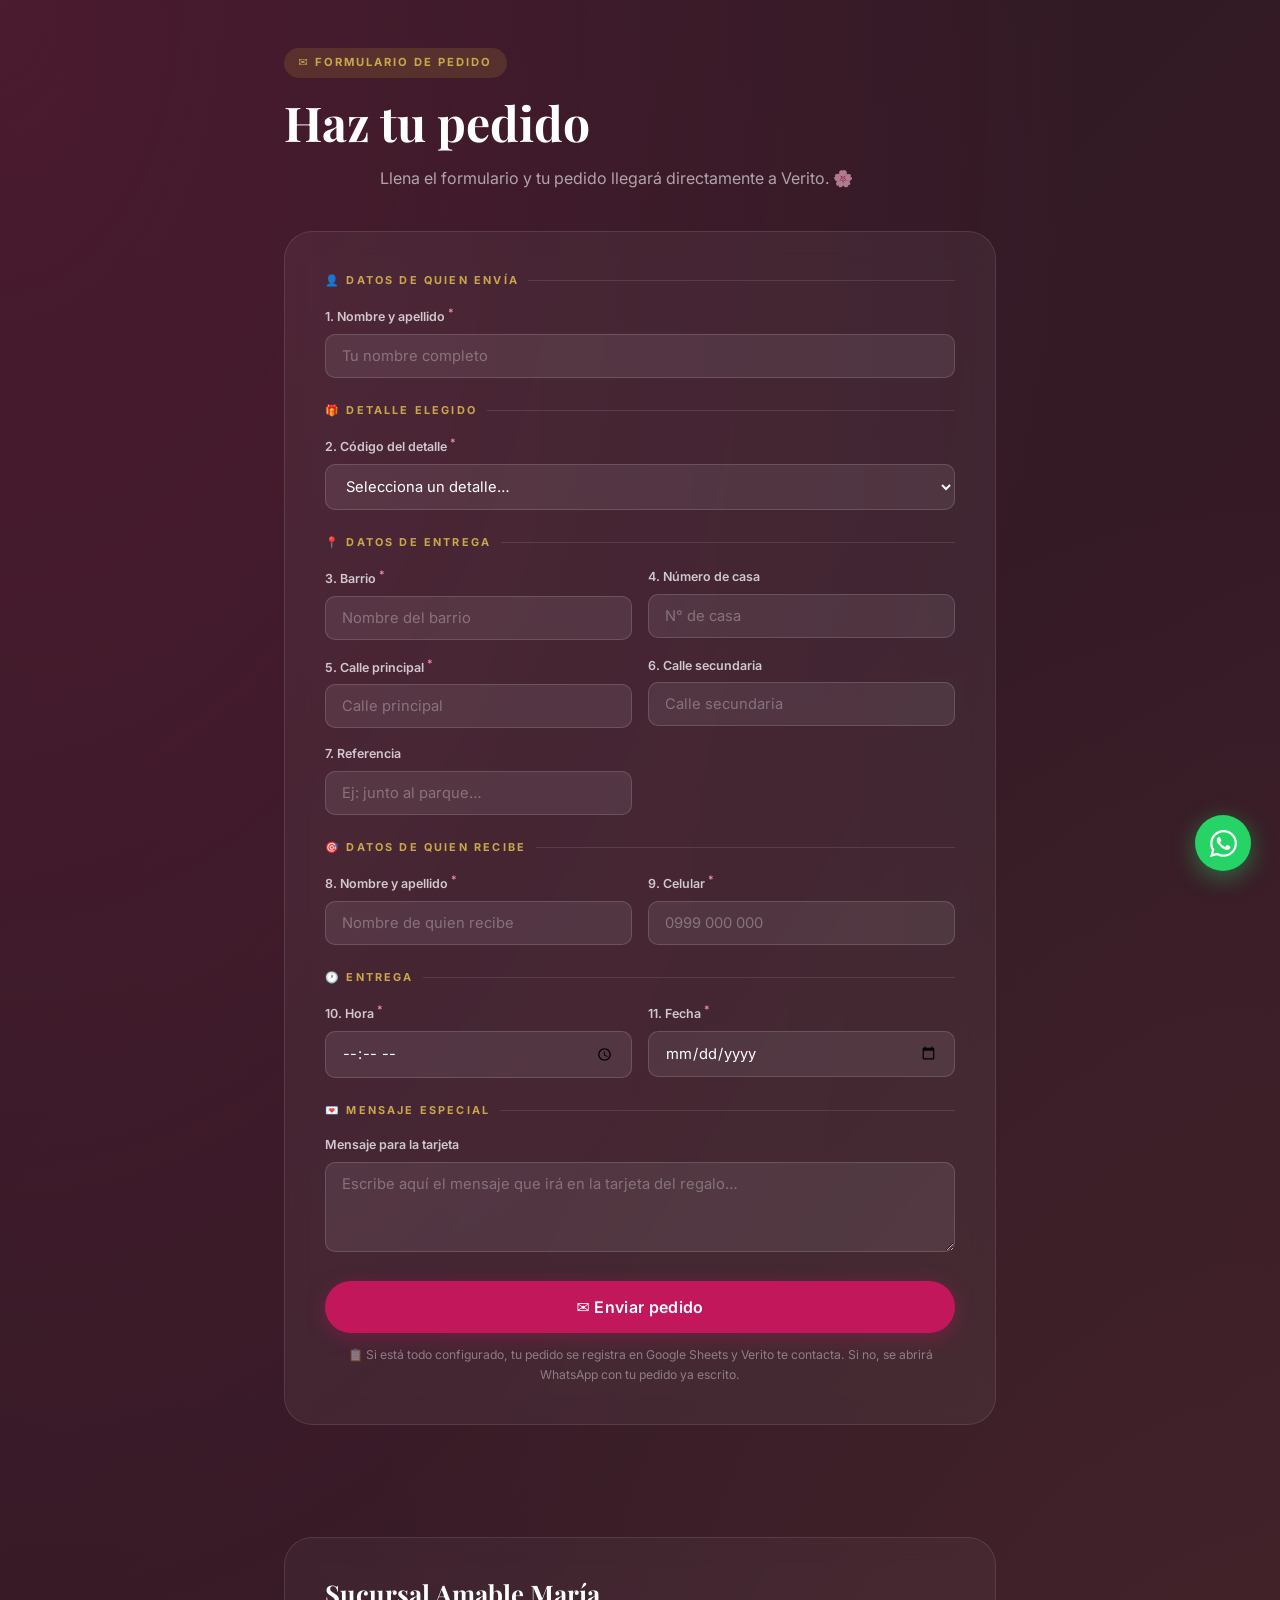
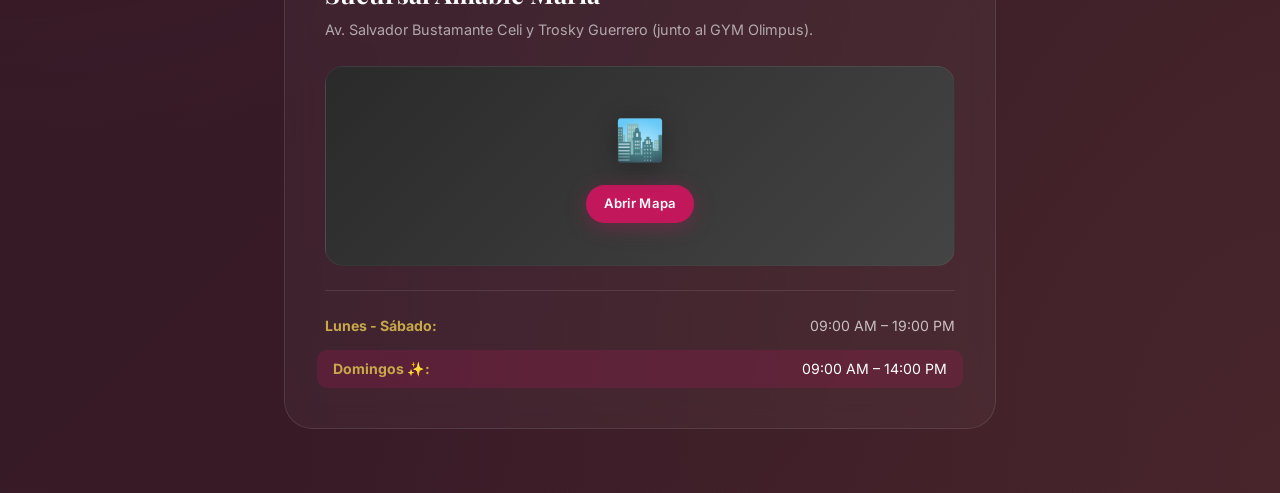
==== commit 8966710e: "style: refine pedidos page removing nav link, card image, and adding branch info" ====
--- a/pedidos.html
+++ b/pedidos.html
@@ -9,10 +9,10 @@
 
     <!-- Open Graph / Facebook / WhatsApp -->
     <meta property="og:type" content="website">
-    <meta property="og:url" content="https://verarteloja.vercel.app/pedidos.html">
+    <meta property="og:url" content="https://verarte.vercel.app/pedidos.html">
     <meta property="og:title" content="Realizar Pedido — VerArteLoja">
     <meta property="og:description" content="Formulario para realizar tu pedido de detalles personalizados.">
-    <meta property="og:image" content="https://verarteloja.vercel.app/public/images/hero2.png">
+    <meta property="og:image" content="https://verarte.vercel.app/public/images/hero2.png">
 
     <!-- Favicon -->
     <link rel="icon" type="image/png" href="public/images/hero2.png">
@@ -40,12 +40,7 @@
 
     <!-- ═══ ORDER FORM ═══════════════════════════════════════════ -->
     <section id="pedido" class="order-section" style="min-height: 100vh;">
-        <div class="order-inner" style="padding-top: 2rem;">
-            <div class="t-center" style="margin-bottom:2rem;text-align:center;">
-                <a href="index.html"
-                    style="color:var(--gold);text-decoration:none;font-size:0.9rem;display:inline-block;margin-bottom:1rem;">←
-                    Volver al inicio</a>
-            </div>
+        <div class="order-inner" style="padding-top: 3rem;">
             <div class="section-tag" style="background:rgba(212,175,55,.15);color:var(--gold);">✉️ Formulario de Pedido
             </div>
             <h2 class="section-title">Haz tu pedido</h2>
@@ -126,11 +121,6 @@
                 <div class="form-grid cols-1">
                     <div class="form-group">
                         <label class="form-label" for="f-mensaje">Mensaje para la tarjeta</label>
-                        <img src="public/images/logo/tarjeta De y Para.webp" alt="Vista previa tarjeta"
-                            style="width:100%;max-width:300px;border-radius:var(--r-sm);margin-bottom:1rem;display:block;">
-                        <p class="form-label"
-                            style="margin-top:.5rem;color:var(--gold);font-size:.85rem;font-weight:700;">O
-                            personaliza tu mensaje:</p>
                         <textarea id="f-mensaje" class="form-control"
                             placeholder="Escribe aquí el mensaje que irá en la tarjeta del regalo…"></textarea>
                     </div>
@@ -144,6 +134,31 @@
                         Si no, se abrirá WhatsApp con tu pedido ya escrito.</p>
                 </div>
             </form>
+        </div>
+
+        <!-- ═══ SUCURSAL ══════════════════════════════════════════════ -->
+        <div style="max-width:760px;margin:0 auto;padding:0 1.5rem 4rem;">
+            <div class="branch-card visible" style="margin-top:2rem;">
+                <div class="branch-card-header">
+                    <h3>Sucursal Amable María</h3>
+                    <p>Av. Salvador Bustamante Celi y Trosky Guerrero (junto al GYM Olimpus).</p>
+                </div>
+                <div class="branch-map-preview sucursal-2">
+                    <span>🏙️</span>
+                    <a href="https://maps.app.goo.gl/oRhja6YL3DoCoXbr5" target="_blank" rel="noopener"
+                        class="btn btn-primary btn-sm">Abrir Mapa</a>
+                </div>
+                <div class="branch-hours">
+                    <div class="hours-item">
+                        <strong>Lunes - Sábado:</strong>
+                        <span>09:00 AM – 19:00 PM</span>
+                    </div>
+                    <div class="hours-item highlight">
+                        <strong>Domingos ✨:</strong>
+                        <span>09:00 AM – 14:00 PM</span>
+                    </div>
+                </div>
+            </div>
         </div>
     </section>
 
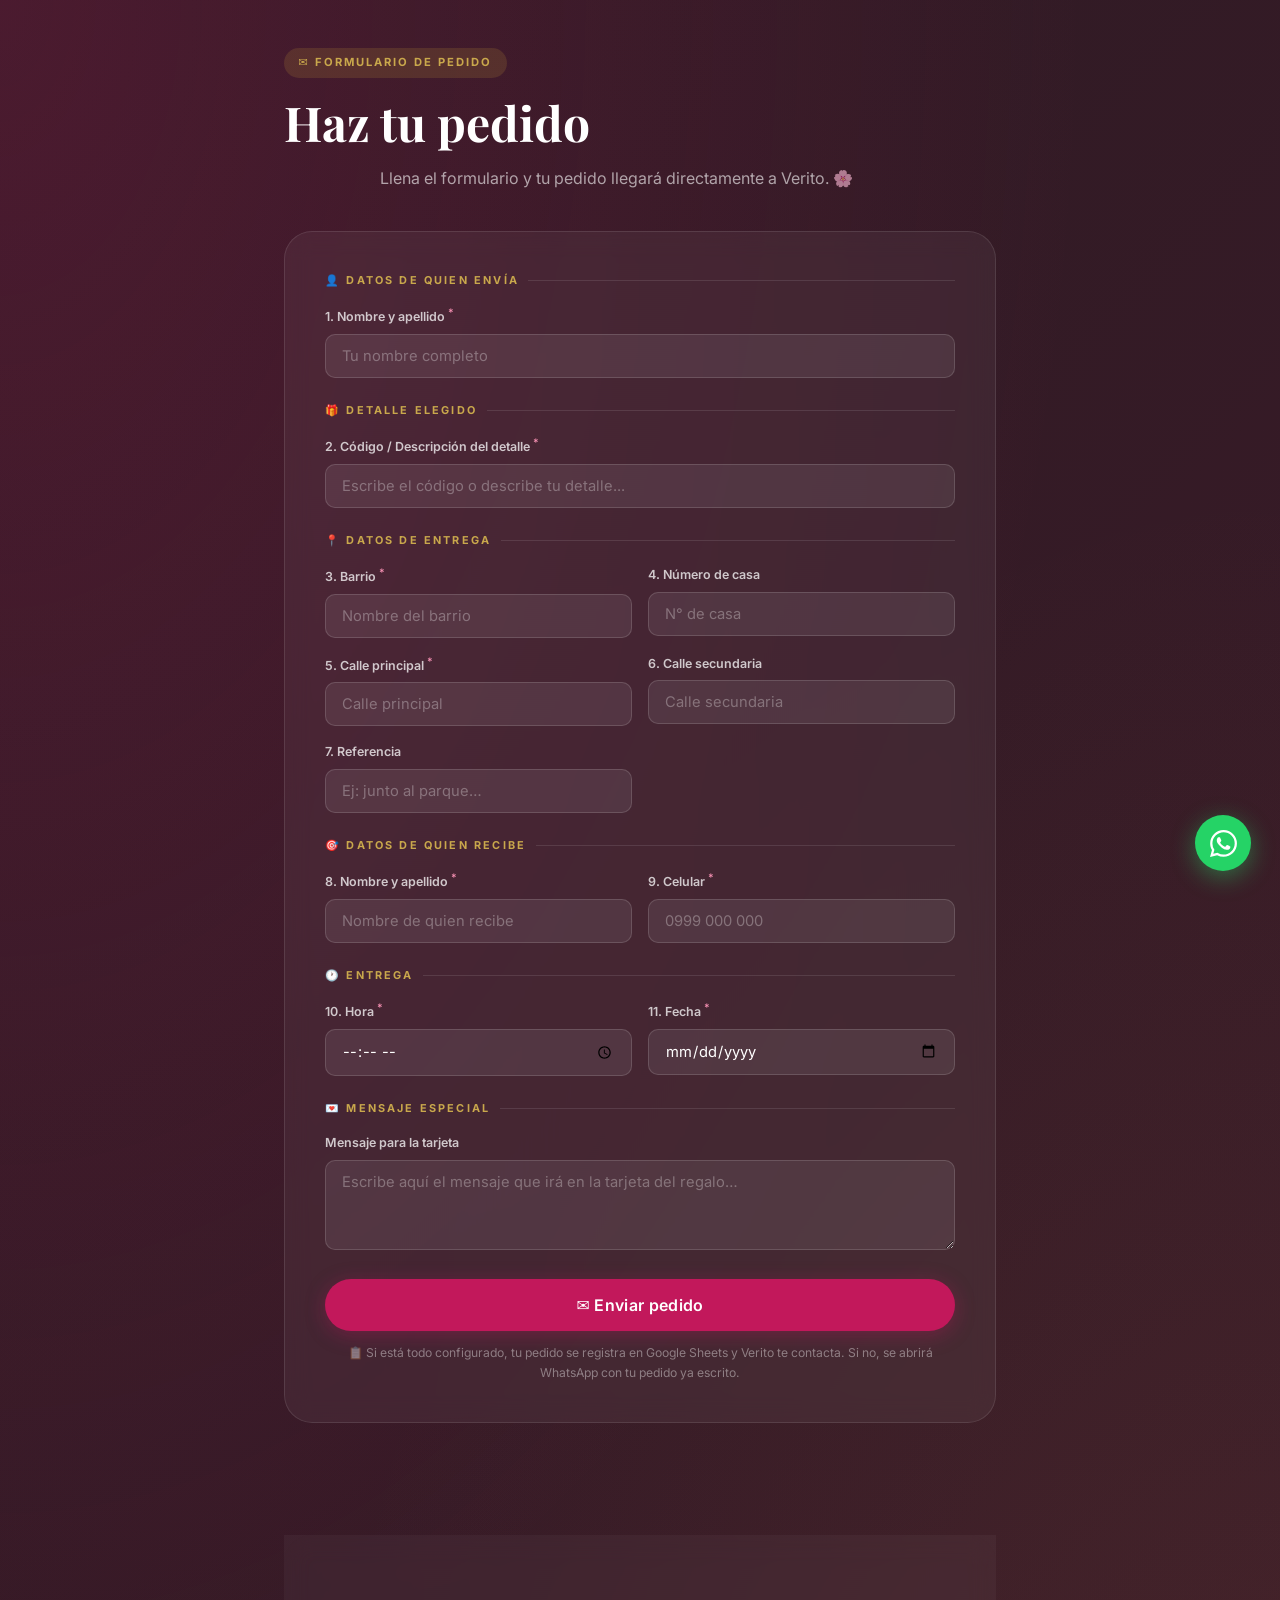
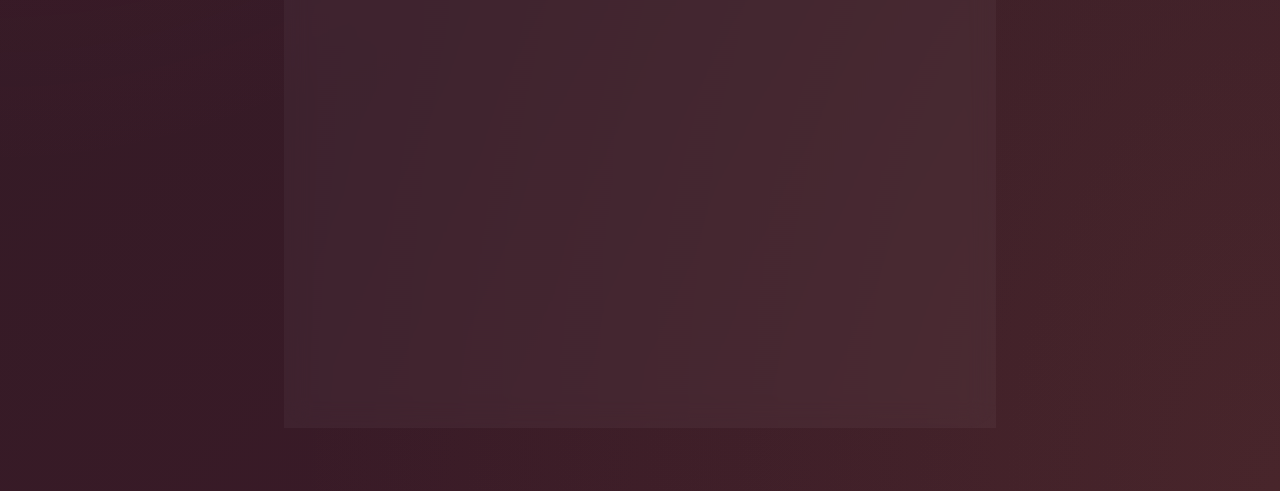
==== commit 846becae: "feat(pedidos): cambiar selector de detalle por input de texto libre" ====
--- a/pedidos.html
+++ b/pedidos.html
@@ -61,8 +61,8 @@
                 <div class="form-section-label">🎁 Detalle elegido</div>
                 <div class="form-grid cols-1">
                     <div class="form-group">
-                        <label class="form-label" for="f-codigo">2. Código del detalle <sup>*</sup></label>
-                        <select id="f-codigo" class="form-control" required></select>
+                        <label class="form-label" for="f-codigo">2. Código / Descripción del detalle <sup>*</sup></label>
+                        <input id="f-codigo" class="form-control" type="text" placeholder="Escribe el código o describe tu detalle..." required>
                     </div>
                 </div>
 
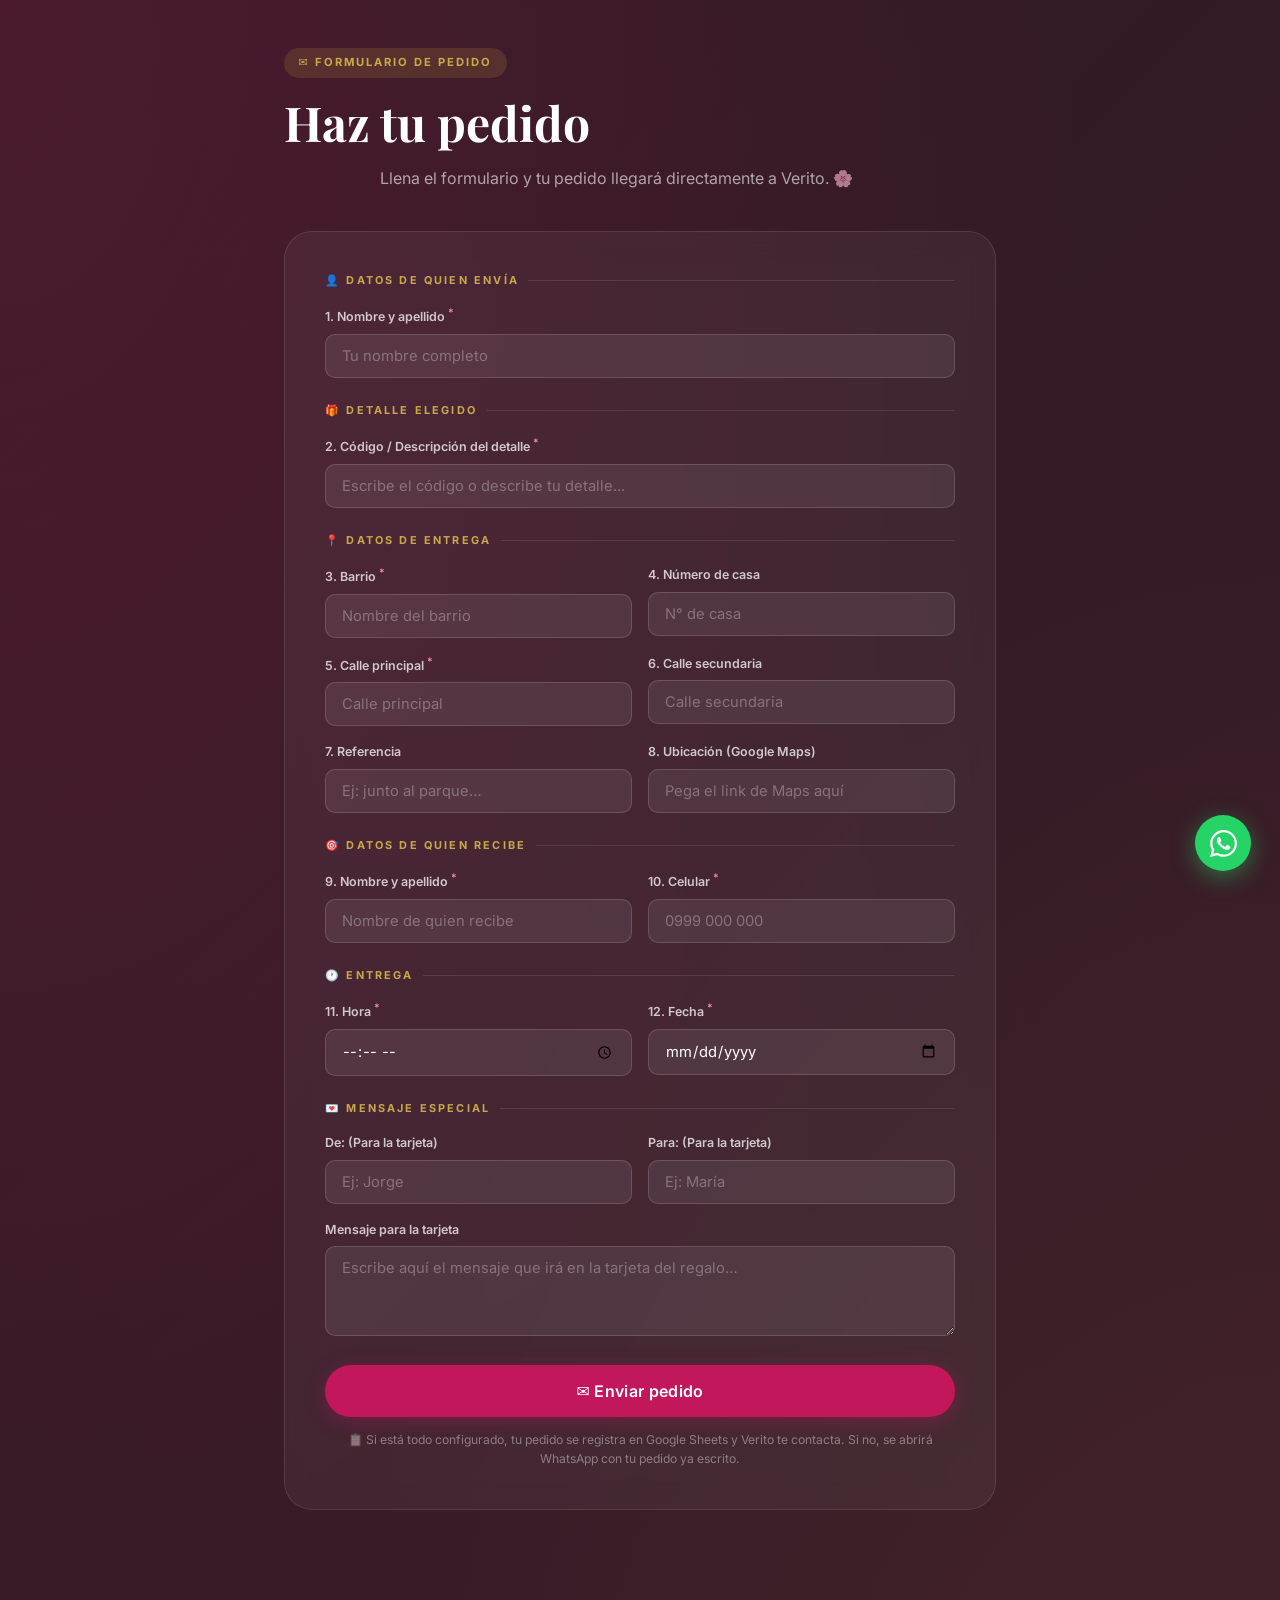
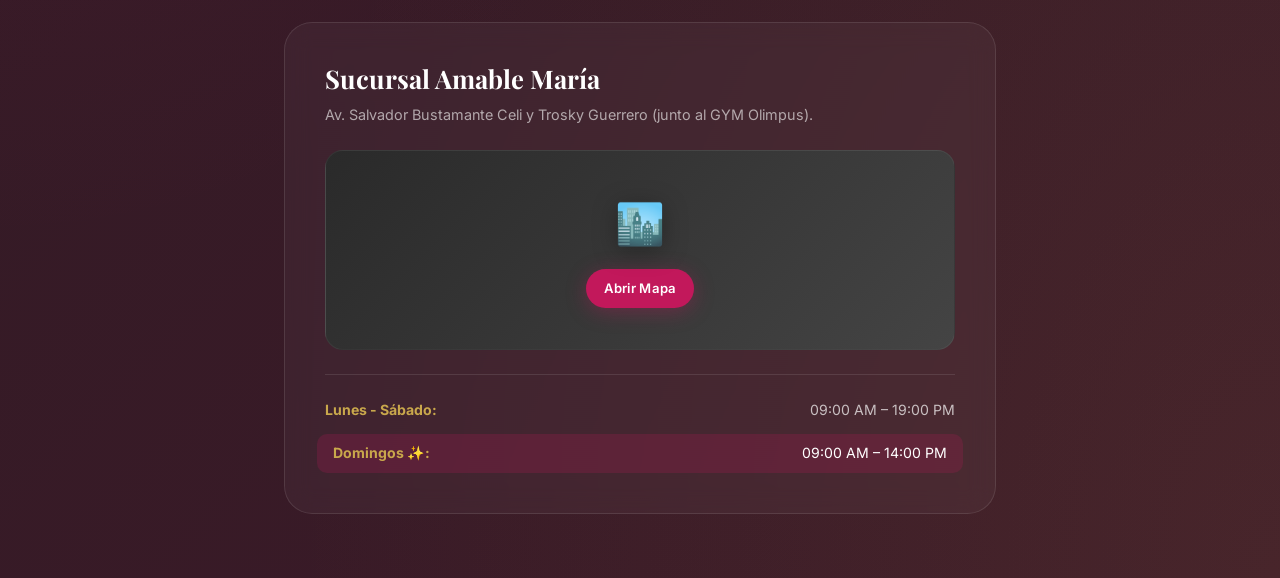
==== commit d90c340e: "feat: add Google Maps url and from/to fields in order form" ====
--- a/pedidos.html
+++ b/pedidos.html
@@ -90,17 +90,21 @@
                         <label class="form-label" for="f-referencia">7. Referencia</label>
                         <input id="f-referencia" class="form-control" type="text" placeholder="Ej: junto al parque…">
                     </div>
+                    <div class="form-group">
+                        <label class="form-label" for="f-maps">8. Ubicación (Google Maps)</label>
+                        <input id="f-maps" class="form-control" type="url" placeholder="Pega el link de Maps aquí">
+                    </div>
                 </div>
 
                 <div class="form-section-label">🎯 Datos de quien recibe</div>
                 <div class="form-grid">
                     <div class="form-group">
-                        <label class="form-label" for="f-destinatario">8. Nombre y apellido <sup>*</sup></label>
+                        <label class="form-label" for="f-destinatario">9. Nombre y apellido <sup>*</sup></label>
                         <input id="f-destinatario" class="form-control" type="text" placeholder="Nombre de quien recibe"
                             required>
                     </div>
                     <div class="form-group">
-                        <label class="form-label" for="f-celular">9. Celular <sup>*</sup></label>
+                        <label class="form-label" for="f-celular">10. Celular <sup>*</sup></label>
                         <input id="f-celular" class="form-control" type="tel" placeholder="0999 000 000" required>
                     </div>
                 </div>
@@ -108,17 +112,27 @@
                 <div class="form-section-label">🕐 Entrega</div>
                 <div class="form-grid">
                     <div class="form-group">
-                        <label class="form-label" for="f-hora">10. Hora <sup>*</sup></label>
+                        <label class="form-label" for="f-hora">11. Hora <sup>*</sup></label>
                         <input id="f-hora" class="form-control" type="time" min="07:00" required>
                     </div>
                     <div class="form-group">
-                        <label class="form-label" for="f-fecha">11. Fecha <sup>*</sup></label>
+                        <label class="form-label" for="f-fecha">12. Fecha <sup>*</sup></label>
                         <input id="f-fecha" class="form-control" type="date" required>
                     </div>
                 </div>
 
                 <div class="form-section-label">💌 Mensaje especial</div>
-                <div class="form-grid cols-1">
+                <div class="form-grid">
+                    <div class="form-group">
+                        <label class="form-label" for="f-de">De: (Para la tarjeta)</label>
+                        <input id="f-de" class="form-control" type="text" placeholder="Ej: Jorge">
+                    </div>
+                    <div class="form-group">
+                        <label class="form-label" for="f-para">Para: (Para la tarjeta)</label>
+                        <input id="f-para" class="form-control" type="text" placeholder="Ej: María">
+                    </div>
+                </div>
+                <div class="form-grid cols-1" style="margin-top:1rem;">
                     <div class="form-group">
                         <label class="form-label" for="f-mensaje">Mensaje para la tarjeta</label>
                         <textarea id="f-mensaje" class="form-control"
